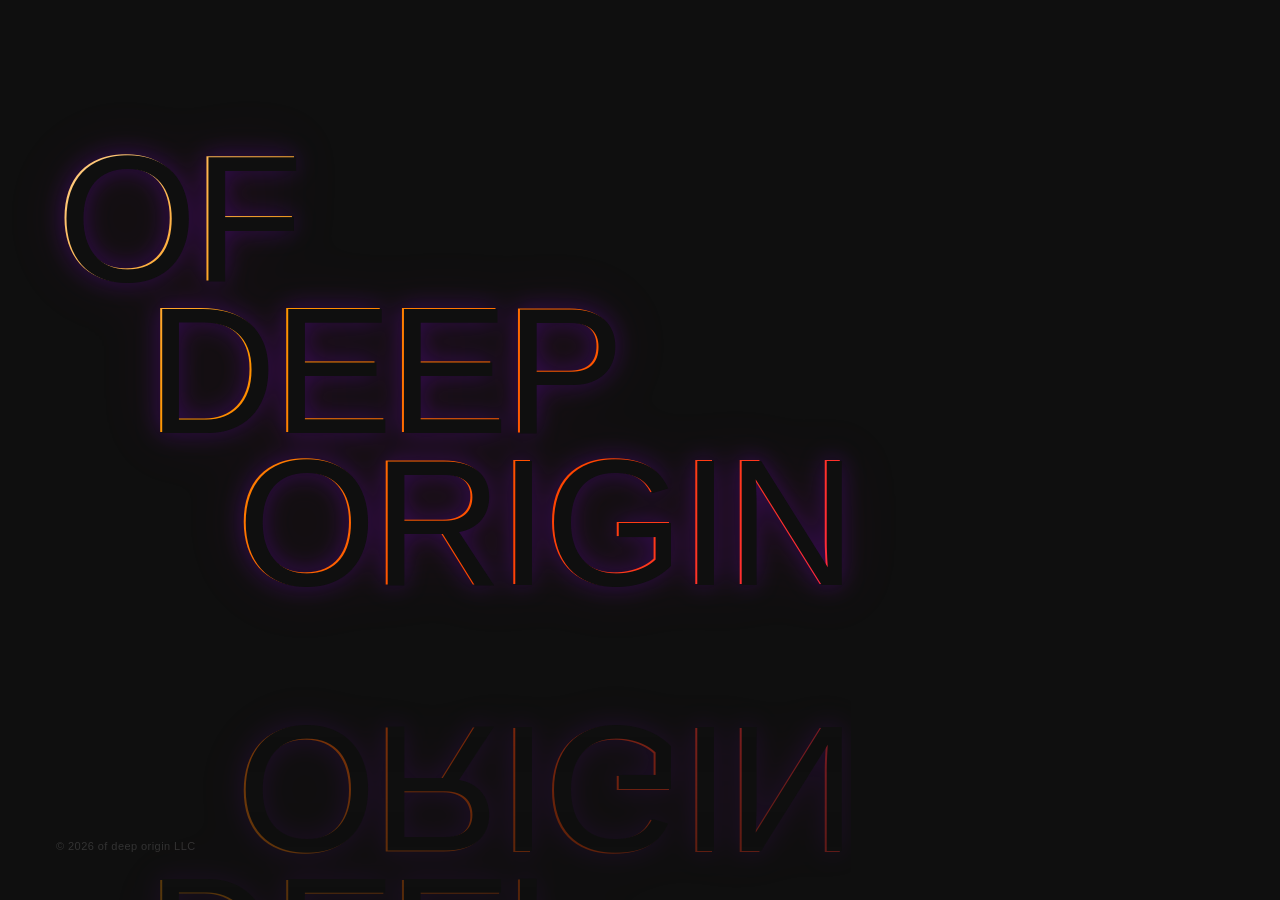
==== about.html @ 0d7318b3 "Migrate ofdeeporigin website to balancebook content + keep about page Apple rejected the org enrollm" ====
<!DOCTYPE html>
<html lang="en">
<head>
  <meta charset="UTF-8" />
  <meta name="viewport" content="width=device-width, initial-scale=1.0" />
  <title>of deep origin</title>
  <meta name="description" content="of deep origin LLC" />
  <link rel="preconnect" href="https://fonts.googleapis.com" />
  <link rel="preconnect" href="https://fonts.gstatic.com" crossorigin />
  <style>
    *, *::before, *::after { box-sizing: border-box; margin: 0; padding: 0; }

    body {
      font-family: 'Inter', sans-serif;
      background: #0f0f0f;
      color: #ffffff;
      -webkit-font-smoothing: antialiased;
      min-height: 100vh;
      display: flex;
      flex-direction: column;
      padding: 48px 56px;
    }

    main {
      flex: 1;
      display: flex;
      flex-direction: column;
      justify-content: flex-start;
      padding: 40px 0 0;
    }

    h1 {
      font-family: 'Helvetica Neue', 'Helvetica', 'Arial', sans-serif;
      font-size: clamp(80px, 14vw, 180px);
      font-weight: 300;
      text-transform: uppercase;
      letter-spacing: -0.02em;
      line-height: 0.85;
    }

    h1 em {
    }
    h1 span {
      display: block;
    }
    .text-wrapper {
      position: relative;
      display: inline-block;
      animation: breathe 30s ease-in-out infinite;
      transform-origin: left top;
      -webkit-box-reflect: below 8px linear-gradient(transparent, rgba(0,0,0,0.5));
    }
    .gradient-text, .black-text {
      display: inline-block;
      padding-top: 0.3em;
      padding-bottom: 0.3em;
    }
    .gradient-text {
      background: linear-gradient(135deg, #ffd9a0, #ff9500, #ff4500, #ff2050, #cc0088, #cc0066, #8800ff, #5500aa, #ff9500, #ffd9a0);
      background-size: 300% 300%;
      -webkit-background-clip: text;
      -webkit-text-fill-color: transparent;
      background-clip: text;
      position: relative;
      z-index: 0;
      filter: drop-shadow(0 0 12px rgba(136, 0, 255, 0.3)) drop-shadow(0 0 28px rgba(204, 0, 136, 0.12));
      animation: gradientFlow 180s ease infinite;
    }
    .black-text {
      position: absolute;
      top: 1px;
      left: 2px;
      color: #0f0f0f;
      z-index: 1;
      user-select: none;
    }

    @keyframes breathe {
      0%, 100% { transform: scale(1); }
      50%       { transform: scale(1.012, 1.008); }
    }

    @keyframes gradientFlow {
      0%   { background-position: 0% 50%; }
      50%  { background-position: 100% 50%; }
      100% { background-position: 0% 50%; }
    }

    footer {
      font-size: 11px;
      font-weight: 300;
      color: #333333;
      letter-spacing: 0.04em;
    }

    @media (max-width: 600px) {
      body { padding: 36px 28px; }
    }
  </style>
</head>
<body>

<main>
    <h1>
      <div class="text-wrapper">
        <div class="black-text" aria-hidden="true">
          <span style="padding-left: 0;">of</span>
          <span style="padding-left: 0.5em;">deep</span>
          <span style="padding-left: 1em;">origin</span>
        </div>
        <div class="gradient-text">
          <span style="padding-left: 0;">of</span>
          <span style="padding-left: 0.5em;">deep</span>
          <span style="padding-left: 1em;">origin</span>
        </div>
      </div>
    </h1>
  </main>

  <footer>© 2026 of deep origin LLC</footer>

</body>
</html>
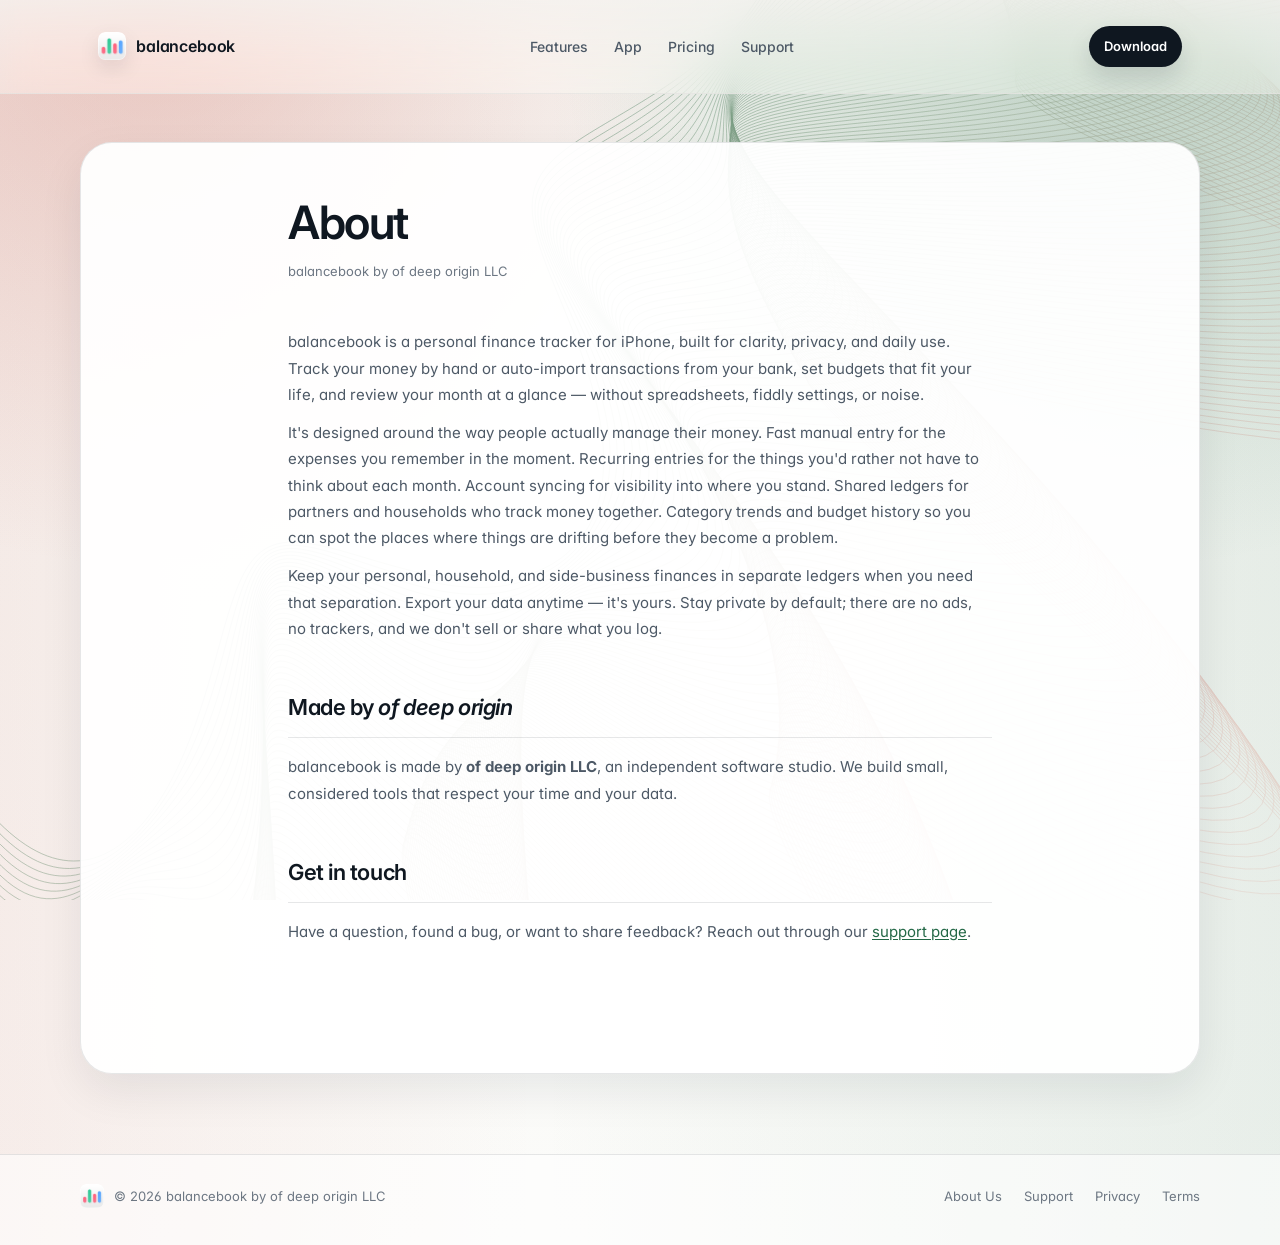
==== commit 86d14fb7: "Replace original about page with the balancebook-aligned About page" ====
--- a/about.html
+++ b/about.html
@@ -3,121 +3,103 @@
 <head>
   <meta charset="UTF-8" />
   <meta name="viewport" content="width=device-width, initial-scale=1.0" />
-  <title>of deep origin</title>
-  <meta name="description" content="of deep origin LLC" />
+  <meta name="description" content="balancebook is a private personal finance tracker for iPhone, made by of deep origin LLC." />
+  <title>About — balancebook</title>
+  <meta name="theme-color" content="#f8f8f5" />
+  <script>
+    (function () {
+      let mode = window.matchMedia('(prefers-color-scheme: dark)').matches ? 'dark' : 'light';
+      try {
+        const savedMode = window.localStorage.getItem('balancebookDisplayMode');
+        if (savedMode === 'dark' || savedMode === 'light') mode = savedMode;
+      } catch (_) {}
+      document.documentElement.setAttribute('data-theme', mode);
+      const themeColorMeta = document.querySelector('meta[name="theme-color"]');
+      if (themeColorMeta) themeColorMeta.setAttribute('content', mode === 'dark' ? '#0d1217' : '#f8f8f5');
+    }());
+  </script>
   <link rel="preconnect" href="https://fonts.googleapis.com" />
   <link rel="preconnect" href="https://fonts.gstatic.com" crossorigin />
-  <style>
-    *, *::before, *::after { box-sizing: border-box; margin: 0; padding: 0; }
-
-    body {
-      font-family: 'Inter', sans-serif;
-      background: #0f0f0f;
-      color: #ffffff;
-      -webkit-font-smoothing: antialiased;
-      min-height: 100vh;
-      display: flex;
-      flex-direction: column;
-      padding: 48px 56px;
-    }
-
-    main {
-      flex: 1;
-      display: flex;
-      flex-direction: column;
-      justify-content: flex-start;
-      padding: 40px 0 0;
-    }
-
-    h1 {
-      font-family: 'Helvetica Neue', 'Helvetica', 'Arial', sans-serif;
-      font-size: clamp(80px, 14vw, 180px);
-      font-weight: 300;
-      text-transform: uppercase;
-      letter-spacing: -0.02em;
-      line-height: 0.85;
-    }
-
-    h1 em {
-    }
-    h1 span {
-      display: block;
-    }
-    .text-wrapper {
-      position: relative;
-      display: inline-block;
-      animation: breathe 30s ease-in-out infinite;
-      transform-origin: left top;
-      -webkit-box-reflect: below 8px linear-gradient(transparent, rgba(0,0,0,0.5));
-    }
-    .gradient-text, .black-text {
-      display: inline-block;
-      padding-top: 0.3em;
-      padding-bottom: 0.3em;
-    }
-    .gradient-text {
-      background: linear-gradient(135deg, #ffd9a0, #ff9500, #ff4500, #ff2050, #cc0088, #cc0066, #8800ff, #5500aa, #ff9500, #ffd9a0);
-      background-size: 300% 300%;
-      -webkit-background-clip: text;
-      -webkit-text-fill-color: transparent;
-      background-clip: text;
-      position: relative;
-      z-index: 0;
-      filter: drop-shadow(0 0 12px rgba(136, 0, 255, 0.3)) drop-shadow(0 0 28px rgba(204, 0, 136, 0.12));
-      animation: gradientFlow 180s ease infinite;
-    }
-    .black-text {
-      position: absolute;
-      top: 1px;
-      left: 2px;
-      color: #0f0f0f;
-      z-index: 1;
-      user-select: none;
-    }
-
-    @keyframes breathe {
-      0%, 100% { transform: scale(1); }
-      50%       { transform: scale(1.012, 1.008); }
-    }
-
-    @keyframes gradientFlow {
-      0%   { background-position: 0% 50%; }
-      50%  { background-position: 100% 50%; }
-      100% { background-position: 0% 50%; }
-    }
-
-    footer {
-      font-size: 11px;
-      font-weight: 300;
-      color: #333333;
-      letter-spacing: 0.04em;
-    }
-
-    @media (max-width: 600px) {
-      body { padding: 36px 28px; }
-    }
-  </style>
+  <link href="https://fonts.googleapis.com/css2?family=Inter:wght@300;400;500;600;700&display=swap" rel="stylesheet" />
+  <link rel="stylesheet" href="assets/css/site.css" />
+  <link rel="stylesheet" href="assets/css/legal.css" />
 </head>
 <body>
+  <div class="lace-backdrop" aria-hidden="true">
+    <div class="lace-backdrop__ink"></div>
+  </div>
+  <script src="assets/js/site.js"></script>
+  
 
-<main>
-    <h1>
-      <div class="text-wrapper">
-        <div class="black-text" aria-hidden="true">
-          <span style="padding-left: 0;">of</span>
-          <span style="padding-left: 0.5em;">deep</span>
-          <span style="padding-left: 1em;">origin</span>
-        </div>
-        <div class="gradient-text">
-          <span style="padding-left: 0;">of</span>
-          <span style="padding-left: 0.5em;">deep</span>
-          <span style="padding-left: 1em;">origin</span>
+  <nav>
+    <div class="nav-inner">
+      <a href="index.html" class="brand">
+        <picture>
+          <source srcset="assets/AppIcon-iOS-Dark-512x512@1x.png" media="(prefers-color-scheme: dark)" />
+          <img src="assets/AppLogo-iOS-Default-512x512@1x.png" alt="" />
+        </picture>
+        <span>balancebook</span>
+      </a>
+      <ul class="nav-links">
+        <li><a href="index.html#features">Features</a></li>
+        <li><a href="index.html#app">App</a></li>
+        <li><a href="index.html#pricing">Pricing</a></li>
+        <li><a href="support.html">Support</a></li>
+      </ul>
+      <a href="#" class="nav-cta">Download</a>
+    </div>
+  </nav>
+
+  <main class="legal-page">
+    <div class="shell">
+      <div class="legal-card">
+        <div class="content">
+
+    <div class="page-header">
+      <h1>About</h1>
+      <div class="meta">
+        <span>balancebook by of deep origin LLC</span>
+      </div>
+    </div>
+
+    <div class="section">
+      <p>balancebook is a personal finance tracker for iPhone, built for clarity, privacy, and daily use. Track your money by hand or auto-import transactions from your bank, set budgets that fit your life, and review your month at a glance — without spreadsheets, fiddly settings, or noise.</p>
+      <p>It's designed around the way people actually manage their money. Fast manual entry for the expenses you remember in the moment. Recurring entries for the things you'd rather not have to think about each month. Account syncing for visibility into where you stand. Shared ledgers for partners and households who track money together. Category trends and budget history so you can spot the places where things are drifting before they become a problem.</p>
+      <p>Keep your personal, household, and side-business finances in separate ledgers when you need that separation. Export your data anytime — it's yours. Stay private by default; there are no ads, no trackers, and we don't sell or share what you log.</p>
+    </div>
+
+    <div class="section">
+      <h2>Made by <em>of deep origin</em></h2>
+      <p>balancebook is made by <strong>of deep origin LLC</strong>, an independent software studio. We build small, considered tools that respect your time and your data.</p>
+    </div>
+
+    <div class="section">
+      <h2>Get in touch</h2>
+      <p>Have a question, found a bug, or want to share feedback? Reach out through our <a href="support.html">support page</a>.</p>
+    </div>
+
         </div>
       </div>
-    </h1>
+    </div>
   </main>
 
-  <footer>© 2026 of deep origin LLC</footer>
+  <footer>
+    <div class="shell footer-inner">
+      <div class="footer-brand">
+        <picture>
+          <source srcset="assets/AppIcon-iOS-Dark-512x512@1x.png" media="(prefers-color-scheme: dark)" />
+          <img src="assets/AppLogo-iOS-Default-512x512@1x.png" alt="" />
+        </picture>
+        <span>© 2026 balancebook by of deep origin LLC</span>
+      </div>
+      <ul class="footer-links">
+        <li><a href="about.html">About Us</a></li>
+        <li><a href="support.html">Support</a></li>
+        <li><a href="privacy.html">Privacy</a></li>
+        <li><a href="terms.html">Terms</a></li>
+      </ul>
+    </div>
+  </footer>
 
 </body>
 </html>
--- a/assets/css/site.css
+++ b/assets/css/site.css
@@ -0,0 +1,347 @@
+/* balancebook — shared site styles
+   Sourced from index.html (the canonical version we've synced
+   support/privacy/terms/about against). Used by all pages. */
+
+*, *::before, *::after { box-sizing: border-box; margin: 0; padding: 0; }
+
+:root {
+  --ink: #0f1720;
+  --body: #4d5966;
+  --muted: #6d7783;
+  --line: rgba(15, 23, 32, 0.1);
+  --line-soft: rgba(15, 23, 32, 0.06);
+  --surface: rgba(255, 255, 255, 0.82);
+  --surface-strong: rgba(255, 255, 255, 0.94);
+  --bg: #f8f8f5;
+  --bg-soft: #f3f4ef;
+  --accent: #236846;
+  --accent-soft: rgba(35, 104, 70, 0.08);
+  --shadow-sm: 0 6px 18px rgba(15, 23, 32, 0.05);
+  --shadow-md: 0 18px 44px rgba(15, 23, 32, 0.08);
+  --max: 1120px;
+  --radius-lg: 18px;
+  --radius-xl: 24px;
+}
+
+@media (prefers-color-scheme: dark) {
+  :root {
+    --ink: #edf2f7;
+    --body: #b5c0cb;
+    --muted: #8f9baa;
+    --line: rgba(255, 255, 255, 0.1);
+    --line-soft: rgba(255, 255, 255, 0.06);
+    --surface: rgba(17, 24, 31, 0.82);
+    --surface-strong: rgba(20, 27, 34, 0.94);
+    --bg: #0d1217;
+    --bg-soft: #111820;
+    --accent: #6abb8e;
+    --accent-soft: rgba(106, 187, 142, 0.12);
+    --shadow-sm: 0 8px 24px rgba(0, 0, 0, 0.24);
+    --shadow-md: 0 20px 52px rgba(0, 0, 0, 0.34);
+  }
+}
+
+html { scroll-behavior: smooth; color-scheme: light dark; }
+
+body {
+  font-family: 'Inter', -apple-system, BlinkMacSystemFont, "Segoe UI", sans-serif;
+  color: var(--ink);
+  line-height: 1.6;
+  -webkit-font-smoothing: antialiased;
+  text-rendering: optimizeLegibility;
+  font-feature-settings: "ss01", "cv11";
+  background:
+    radial-gradient(circle at 12% 0%, rgba(201, 92, 78, 0.26), transparent 34%),
+    radial-gradient(circle at 88% 0%, rgba(41, 113, 77, 0.24), transparent 34%),
+    linear-gradient(90deg, rgba(201, 92, 78, 0.09) 0%, rgba(248, 248, 245, 0) 42%, rgba(41, 113, 77, 0.09) 100%),
+    linear-gradient(180deg, #f6f4f1 0%, #f8f8f5 24%, #fbfbf9 100%);
+}
+
+@media (prefers-color-scheme: dark) {
+  body {
+    background:
+      radial-gradient(circle at 12% 0%, rgba(201, 92, 78, 0.18), transparent 32%),
+      radial-gradient(circle at 88% 0%, rgba(41, 113, 77, 0.18), transparent 32%),
+      linear-gradient(90deg, rgba(201, 92, 78, 0.07) 0%, rgba(13, 18, 23, 0) 42%, rgba(41, 113, 77, 0.07) 100%),
+      linear-gradient(180deg, #0d1217 0%, #10161c 24%, #121920 100%);
+  }
+}
+
+a { color: inherit; text-decoration: none; }
+img { max-width: 100%; display: block; }
+button, input, select, textarea { font: inherit; }
+
+.shell {
+  width: min(calc(100% - 40px), var(--max));
+  margin: 0 auto;
+}
+
+/* ---------- Nav ---------- */
+
+nav {
+  position: sticky;
+  top: 0;
+  z-index: 100;
+  padding: 14px 0;
+  background: linear-gradient(180deg, rgba(246, 244, 241, 0.82), rgba(248, 248, 245, 0.46));
+  backdrop-filter: blur(18px) saturate(160%);
+  -webkit-backdrop-filter: blur(18px) saturate(160%);
+  border-bottom: 1px solid rgba(15, 23, 32, 0.05);
+}
+
+.nav-inner {
+  width: min(calc(100% - 40px), var(--max));
+  margin: 0 auto;
+  display: flex;
+  align-items: center;
+  justify-content: space-between;
+  gap: 24px;
+  padding: 12px 18px;
+}
+
+.brand {
+  display: inline-flex;
+  align-items: center;
+  gap: 10px;
+  font-weight: 600;
+  font-size: 16px;
+  letter-spacing: -0.01em;
+  color: var(--ink);
+}
+
+.brand img {
+  width: 28px;
+  height: 28px;
+  border-radius: 7px;
+  box-shadow: 0 8px 20px rgba(15, 23, 32, 0.1);
+}
+
+.nav-links {
+  display: flex;
+  align-items: center;
+  gap: 26px;
+  list-style: none;
+}
+
+.nav-links a {
+  font-size: 14px;
+  font-weight: 500;
+  color: var(--body);
+  transition: color 0.15s ease;
+}
+
+.nav-links a:hover,
+.nav-links a:focus-visible { color: var(--ink); }
+
+.nav-cta {
+  display: inline-flex;
+  align-items: center;
+  gap: 8px;
+  padding: 10px 15px;
+  background: var(--ink);
+  color: #fff;
+  border-radius: 999px;
+  font-size: 13px;
+  font-weight: 600;
+  box-shadow: 0 12px 24px rgba(15, 23, 32, 0.14);
+  transition: background 0.15s ease, transform 0.15s ease;
+}
+
+.nav-cta:hover {
+  background: #1b2430;
+  transform: translateY(-1px);
+}
+
+@media (prefers-color-scheme: dark) {
+  nav {
+    background: linear-gradient(180deg, rgba(12, 18, 24, 0.84), rgba(12, 18, 24, 0.5));
+    border-bottom-color: rgba(255, 255, 255, 0.05);
+  }
+  .nav-cta {
+    background: #0f1720;
+    color: #ffffff;
+  }
+  .nav-cta:hover {
+    background: #1b2430;
+  }
+}
+
+/* ---------- Footer ---------- */
+
+footer {
+  border-top: 1px solid var(--line);
+  padding: 28px 0 36px;
+  background: rgba(255, 255, 255, 0.56);
+}
+
+.footer-inner {
+  display: flex;
+  justify-content: space-between;
+  align-items: center;
+  flex-wrap: wrap;
+  gap: 16px;
+}
+
+.footer-brand {
+  display: flex;
+  align-items: center;
+  gap: 10px;
+  font-size: 13px;
+  color: var(--muted);
+}
+
+.footer-brand img {
+  width: 24px;
+  height: 24px;
+  border-radius: 6px;
+}
+
+.footer-links {
+  list-style: none;
+  display: flex;
+  gap: 22px;
+}
+
+.footer-links a {
+  font-size: 13px;
+  color: var(--muted);
+  transition: color 0.15s ease;
+}
+
+.footer-links a:hover { color: var(--ink); }
+
+@media (prefers-color-scheme: dark) {
+  footer {
+    background: rgba(10, 15, 20, 0.78);
+    border-top-color: rgba(255, 255, 255, 0.06);
+  }
+}
+
+/* ---------- Theme-attribute overrides (toggle wins over @media) ---------- */
+
+:root[data-theme="light"] {
+  --ink: #0f1720;
+  --body: #4d5966;
+  --muted: #6d7783;
+  --line: rgba(15, 23, 32, 0.1);
+  --line-soft: rgba(15, 23, 32, 0.06);
+  --surface: rgba(255, 255, 255, 0.82);
+  --surface-strong: rgba(255, 255, 255, 0.94);
+  --bg: #f8f8f5;
+  --bg-soft: #f3f4ef;
+  --accent: #236846;
+  --accent-soft: rgba(35, 104, 70, 0.08);
+  --shadow-sm: 0 6px 18px rgba(15, 23, 32, 0.05);
+  --shadow-md: 0 18px 44px rgba(15, 23, 32, 0.08);
+  color-scheme: light;
+}
+
+:root[data-theme="dark"] {
+  --ink: #edf2f7;
+  --body: #b5c0cb;
+  --muted: #8f9baa;
+  --line: rgba(255, 255, 255, 0.1);
+  --line-soft: rgba(255, 255, 255, 0.06);
+  --surface: rgba(17, 24, 31, 0.82);
+  --surface-strong: rgba(20, 27, 34, 0.94);
+  --bg: #0d1217;
+  --bg-soft: #111820;
+  --accent: #6abb8e;
+  --accent-soft: rgba(106, 187, 142, 0.12);
+  --shadow-sm: 0 8px 24px rgba(0, 0, 0, 0.24);
+  --shadow-md: 0 20px 52px rgba(0, 0, 0, 0.34);
+  color-scheme: dark;
+}
+
+:root[data-theme="light"] body {
+  background:
+    radial-gradient(circle at 12% 0%, rgba(201, 92, 78, 0.26), transparent 34%),
+    radial-gradient(circle at 88% 0%, rgba(41, 113, 77, 0.24), transparent 34%),
+    linear-gradient(90deg, rgba(201, 92, 78, 0.09) 0%, rgba(248, 248, 245, 0) 42%, rgba(41, 113, 77, 0.09) 100%),
+    linear-gradient(180deg, #f6f4f1 0%, #f8f8f5 24%, #fbfbf9 100%);
+}
+
+:root[data-theme="dark"] body {
+  background:
+    radial-gradient(circle at 12% 0%, rgba(201, 92, 78, 0.18), transparent 32%),
+    radial-gradient(circle at 88% 0%, rgba(41, 113, 77, 0.18), transparent 32%),
+    linear-gradient(90deg, rgba(201, 92, 78, 0.07) 0%, rgba(13, 18, 23, 0) 42%, rgba(41, 113, 77, 0.07) 100%),
+    linear-gradient(180deg, #0d1217 0%, #10161c 24%, #121920 100%);
+}
+
+:root[data-theme="light"] nav {
+  background: linear-gradient(180deg, rgba(246, 244, 241, 0.82), rgba(248, 248, 245, 0.46));
+  border-bottom-color: rgba(15, 23, 32, 0.05);
+}
+
+:root[data-theme="dark"] nav {
+  background: linear-gradient(180deg, rgba(12, 18, 24, 0.84), rgba(12, 18, 24, 0.5));
+  border-bottom-color: rgba(255, 255, 255, 0.05);
+}
+
+:root[data-theme="light"] footer {
+  background: rgba(255, 255, 255, 0.56);
+  border-top-color: var(--line);
+}
+
+:root[data-theme="dark"] footer {
+  background: rgba(10, 15, 20, 0.78);
+  border-top-color: rgba(255, 255, 255, 0.06);
+}
+
+:root[data-theme="light"] .nav-cta {
+  background: var(--ink);
+  color: #fff;
+}
+
+:root[data-theme="dark"] .nav-cta {
+  background: #0f1720;
+  color: #ffffff;
+}
+
+:root[data-theme="light"] .nav-cta:hover {
+  background: #1b2430;
+}
+
+:root[data-theme="dark"] .nav-cta:hover {
+  background: #1b2430;
+}
+
+/* ---------- Lace backdrop (port of design "Lace Refined" V1) ---------- */
+
+body { isolation: isolate; }
+
+.lace-backdrop {
+  position: fixed;
+  inset: 0;
+  z-index: -1;
+  pointer-events: none;
+  overflow: hidden;
+}
+
+.lace-backdrop__ink {
+  position: absolute;
+  inset: 0;
+  background-image: linear-gradient(135deg, #1d5a3c 0%, #236846 28%, #5a7a52 50%, #c95c4e 78%, #d97560 100%);
+  -webkit-mask-image: var(--lace-mask, none);
+          mask-image: var(--lace-mask, none);
+  -webkit-mask-size: 100% 100%;
+          mask-size: 100% 100%;
+  -webkit-mask-repeat: no-repeat;
+          mask-repeat: no-repeat;
+  opacity: 0.75;
+}
+
+@media (prefers-color-scheme: dark) {
+  .lace-backdrop__ink { opacity: 0.55; }
+}
+
+:root[data-theme="dark"] .lace-backdrop__ink { opacity: 0.55; }
+
+/* ---------- Mobile responsive (shared elements only) ---------- */
+
+@media (max-width: 760px) {
+  .nav-links { display: none; }
+  .nav-inner { padding: 10px 14px; }
+  .footer-inner { flex-direction: column; align-items: flex-start; }
+}
--- a/assets/css/legal.css
+++ b/assets/css/legal.css
@@ -0,0 +1,159 @@
+/* Legal-style content pages: privacy, terms, about.
+   Used in addition to site.css. */
+
+.legal-page {
+  padding: 48px 0 80px;
+}
+
+.legal-card {
+  background: var(--surface-strong);
+  border: 1px solid var(--line);
+  border-radius: 32px;
+  box-shadow: var(--shadow-md);
+  overflow: hidden;
+}
+
+.content {
+  max-width: 760px;
+  margin: 0 auto;
+  padding: 56px 28px 80px;
+}
+
+.page-header { margin-bottom: 48px; }
+
+.page-header h1 {
+  font-size: clamp(34px, 4vw, 46px);
+  font-weight: 600;
+  letter-spacing: -0.03em;
+  line-height: 1.04;
+  margin-bottom: 14px;
+}
+
+.meta {
+  display: flex;
+  flex-wrap: wrap;
+  gap: 8px 20px;
+  font-size: 13px;
+  color: var(--muted);
+}
+
+.section { margin-bottom: 48px; }
+
+.section h2 {
+  font-size: 22px;
+  font-weight: 600;
+  letter-spacing: -0.02em;
+  margin-bottom: 16px;
+  padding-bottom: 12px;
+  border-bottom: 1px solid var(--line);
+  color: var(--ink);
+}
+
+.section h3 {
+  font-size: 15px;
+  font-weight: 600;
+  margin-top: 24px;
+  margin-bottom: 10px;
+  color: var(--ink);
+}
+
+.section p {
+  font-size: 15px;
+  color: var(--body);
+  margin-bottom: 12px;
+  line-height: 1.75;
+}
+
+.section p:last-child { margin-bottom: 0; }
+
+.section ul, .section ol {
+  margin: 8px 0 12px;
+  padding-left: 20px;
+}
+
+.section li {
+  font-size: 15px;
+  color: var(--body);
+  margin-bottom: 6px;
+  line-height: 1.7;
+}
+
+.section li strong { color: var(--ink); }
+
+.section a {
+  color: var(--accent);
+  text-decoration: underline;
+  text-underline-offset: 2px;
+}
+
+.highlight-box {
+  background: var(--accent-soft);
+  border: 1px solid rgba(35, 104, 70, 0.16);
+  border-radius: 16px;
+  padding: 18px 20px;
+  margin: 6px 0 18px;
+}
+
+.highlight-box p {
+  font-size: 14px;
+  color: var(--accent);
+  font-weight: 600;
+  margin-bottom: 0;
+}
+
+.table-wrap {
+  background: rgba(255, 255, 255, 0.5);
+  border: 1px solid var(--line);
+  border-radius: 18px;
+  overflow: hidden;
+  margin: 14px 0 18px;
+}
+
+@media (prefers-color-scheme: dark) {
+  .table-wrap { background: rgba(255, 255, 255, 0.02); }
+}
+
+:root[data-theme="dark"] .table-wrap {
+  background: rgba(255, 255, 255, 0.02);
+}
+
+table {
+  width: 100%;
+  border-collapse: collapse;
+  font-size: 14px;
+}
+
+th {
+  text-align: left;
+  font-size: 12px;
+  font-weight: 600;
+  color: var(--muted);
+  text-transform: uppercase;
+  letter-spacing: 0.08em;
+  padding: 10px 12px;
+  border-bottom: 1px solid var(--line);
+}
+
+td {
+  padding: 11px 12px;
+  border-bottom: 1px solid var(--line-soft);
+  color: var(--body);
+  vertical-align: top;
+}
+
+td:first-child {
+  color: var(--ink);
+  font-weight: 500;
+}
+
+tr:last-child td { border-bottom: none; }
+
+@media (max-width: 600px) {
+  .legal-page { padding: 28px 0 56px; }
+  .legal-card { border-radius: 24px; }
+  .content { padding: 34px 20px 56px; }
+  .page-header h1 { font-size: 30px; }
+  .section h2 { font-size: 19px; }
+  td, th { padding: 8px 10px; }
+  .footer-inner { padding-top: 14px; }
+}
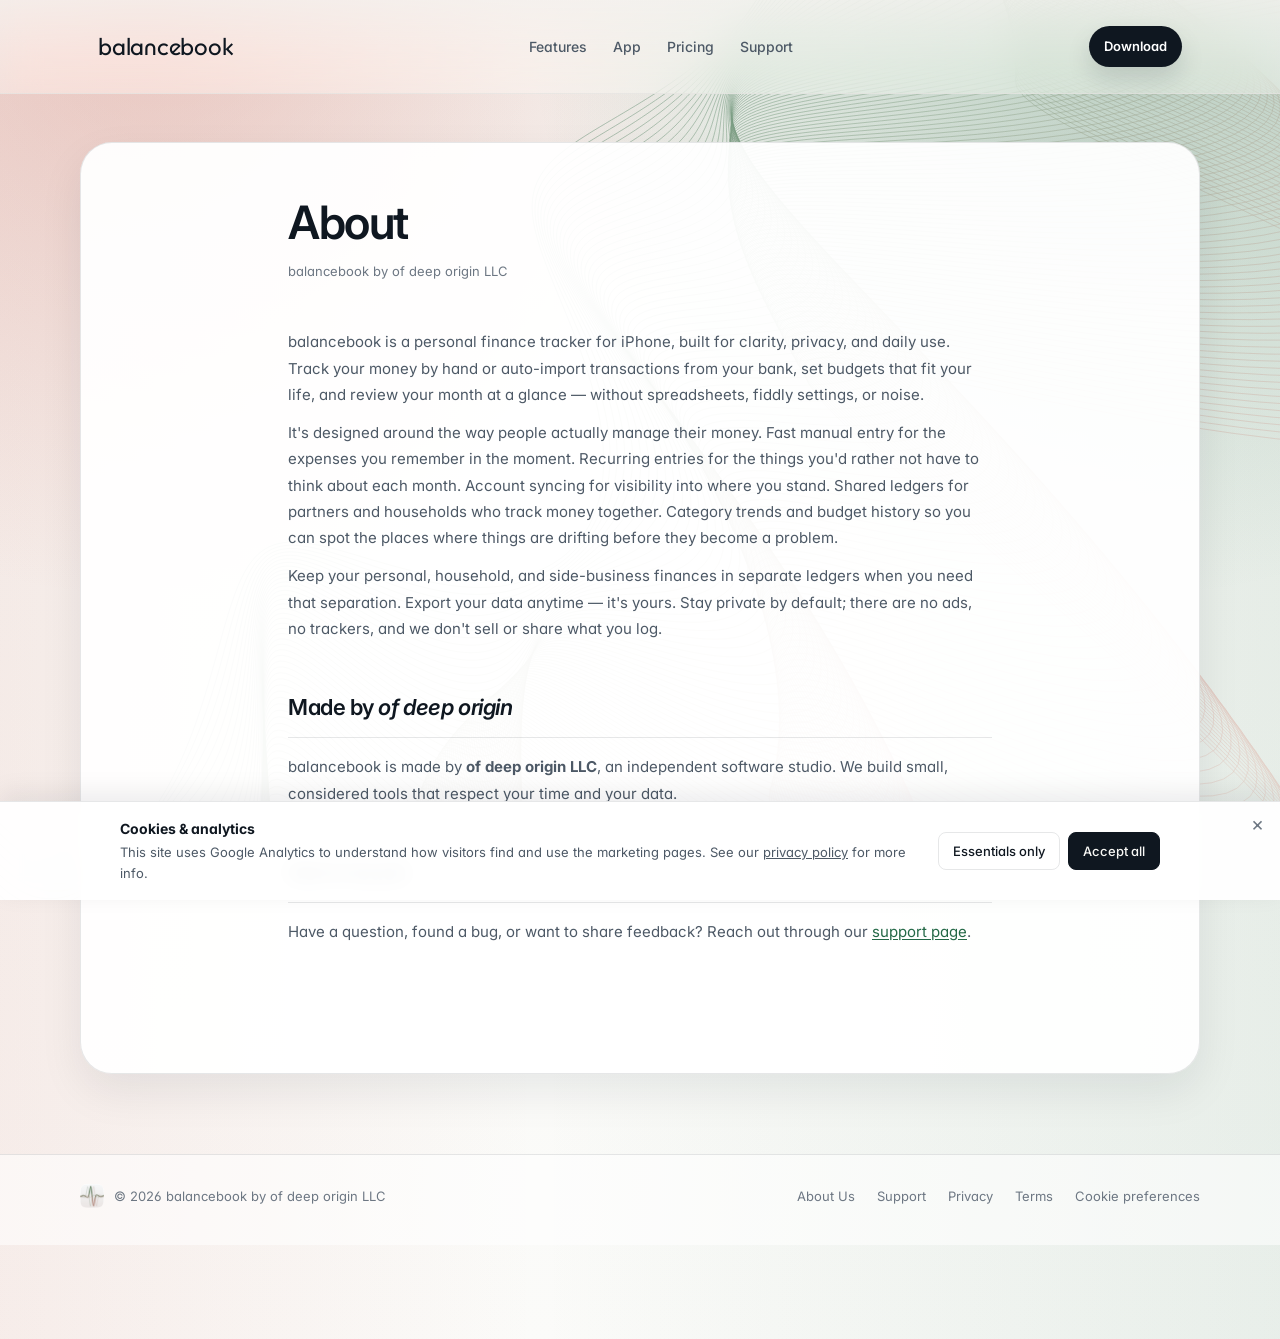
==== commit 38b84854: "Sync content from balancebook-website" ====
--- a/about.html
+++ b/about.html
@@ -1,18 +1,48 @@
 <!DOCTYPE html>
 <html lang="en">
 <head>
+  <!-- Google tag (gtag.js) -->
+  <script async src="https://www.googletagmanager.com/gtag/js?id=G-QJ42V03KC6"></script>
+  <script>
+    window.dataLayer = window.dataLayer || [];
+    function gtag(){dataLayer.push(arguments);}
+    gtag('js', new Date());
+
+    // Consent Mode v2 — default everything to denied. The cookie
+    // banner (assets/js/consent.js) flips analytics_storage to
+    // granted when the user accepts; until then GA4 only sends
+    // cookieless pings. Prior accepts are read from localStorage so
+    // the analytics fires on the same page load as the decision.
+    gtag('consent', 'default', {
+      'ad_storage': 'denied',
+      'ad_user_data': 'denied',
+      'ad_personalization': 'denied',
+      'analytics_storage': 'denied',
+      'wait_for_update': 500
+    });
+    try {
+      if (localStorage.getItem('balancebookCookieConsent') === 'granted') {
+        gtag('consent', 'update', { 'analytics_storage': 'granted' });
+      }
+    } catch (_) {}
+
+    gtag('config', 'G-QJ42V03KC6');
+  </script>
   <meta charset="UTF-8" />
   <meta name="viewport" content="width=device-width, initial-scale=1.0" />
   <meta name="description" content="balancebook is a private personal finance tracker for iPhone, made by of deep origin LLC." />
   <title>About — balancebook</title>
+  <link rel="icon" type="image/png" sizes="32x32" href="/favicon-32.png" />
+  <link rel="apple-touch-icon" sizes="180x180" href="/apple-touch-icon.png" />
   <meta name="theme-color" content="#f8f8f5" />
   <script>
     (function () {
       let mode = window.matchMedia('(prefers-color-scheme: dark)').matches ? 'dark' : 'light';
       try {
-        const savedMode = window.localStorage.getItem('balancebookDisplayMode');
+        const savedMode = window.sessionStorage.getItem('balancebookDisplayMode');
         if (savedMode === 'dark' || savedMode === 'light') mode = savedMode;
       } catch (_) {}
+      try { window.localStorage.removeItem('balancebookDisplayMode'); } catch (_) {}
       document.documentElement.setAttribute('data-theme', mode);
       const themeColorMeta = document.querySelector('meta[name="theme-color"]');
       if (themeColorMeta) themeColorMeta.setAttribute('content', mode === 'dark' ? '#0d1217' : '#f8f8f5');
@@ -20,7 +50,7 @@
   </script>
   <link rel="preconnect" href="https://fonts.googleapis.com" />
   <link rel="preconnect" href="https://fonts.gstatic.com" crossorigin />
-  <link href="https://fonts.googleapis.com/css2?family=Inter:wght@300;400;500;600;700&display=swap" rel="stylesheet" />
+  <link href="https://fonts.googleapis.com/css2?family=Inter:wght@300;400;500;600;700&family=Outfit:wght@400;500;700&display=swap" rel="stylesheet" />
   <link rel="stylesheet" href="assets/css/site.css" />
   <link rel="stylesheet" href="assets/css/legal.css" />
 </head>
@@ -34,10 +64,6 @@
   <nav>
     <div class="nav-inner">
       <a href="index.html" class="brand">
-        <picture>
-          <source srcset="assets/AppIcon-iOS-Dark-512x512@1x.png" media="(prefers-color-scheme: dark)" />
-          <img src="assets/AppLogo-iOS-Default-512x512@1x.png" alt="" />
-        </picture>
         <span>balancebook</span>
       </a>
       <ul class="nav-links">
@@ -86,10 +112,7 @@
   <footer>
     <div class="shell footer-inner">
       <div class="footer-brand">
-        <picture>
-          <source srcset="assets/AppIcon-iOS-Dark-512x512@1x.png" media="(prefers-color-scheme: dark)" />
-          <img src="assets/AppLogo-iOS-Default-512x512@1x.png" alt="" />
-        </picture>
+        <img src="assets/AppIcon-iOS-Default-1024x1024@1x.png" alt="" data-theme-icon data-light-src="assets/AppIcon-iOS-Default-1024x1024@1x.png" data-dark-src="assets/AppIcon-iOS-Dark-1024x1024@1x.png" />
         <span>© 2026 balancebook by of deep origin LLC</span>
       </div>
       <ul class="footer-links">
@@ -97,9 +120,27 @@
         <li><a href="support.html">Support</a></li>
         <li><a href="privacy.html">Privacy</a></li>
         <li><a href="terms.html">Terms</a></li>
+        <li><a href="#" data-cookie-open>Cookie preferences</a></li>
       </ul>
     </div>
   </footer>
 
+
+  <!-- Cookie consent banner. Hidden until consent.js shows it on first
+       visit; user choice persists in localStorage. -->
+  <aside class="cookie-banner" id="cookieBanner" hidden>
+    <button type="button" class="cookie-banner-close" data-cookie-action="dismiss" aria-label="Close cookie banner">&times;</button>
+    <div class="cookie-banner-inner">
+      <div class="cookie-banner-text">
+        <strong>Cookies &amp; analytics</strong>
+        <p>This site uses Google Analytics to understand how visitors find and use the marketing pages. See our <a href="privacy.html#cookies">privacy policy</a> for more info.</p>
+      </div>
+      <div class="cookie-banner-actions">
+        <button type="button" data-cookie-action="essential">Essentials only</button>
+        <button type="button" data-cookie-action="accept" class="primary">Accept all</button>
+      </div>
+    </div>
+  </aside>
+  <script src="assets/js/consent.js" defer></script>
 </body>
 </html>
--- a/assets/css/site.css
+++ b/assets/css/site.css
@@ -103,8 +103,9 @@
   display: inline-flex;
   align-items: center;
   gap: 10px;
-  font-weight: 600;
-  font-size: 16px;
+  font-family: 'Outfit', 'Inter', -apple-system, BlinkMacSystemFont, sans-serif;
+  font-weight: 400;
+  font-size: 24px;
   letter-spacing: -0.01em;
   color: var(--ink);
 }
@@ -337,6 +338,7 @@
 }
 
 :root[data-theme="dark"] .lace-backdrop__ink { opacity: 0.55; }
+:root[data-theme="light"] .lace-backdrop__ink { opacity: 0.75; }
 
 /* ---------- Mobile responsive (shared elements only) ---------- */
 
@@ -345,3 +347,93 @@
   .nav-inner { padding: 10px 14px; }
   .footer-inner { flex-direction: column; align-items: flex-start; }
 }
+
+/* Cookie consent banner — fixed bottom, theme-aware. Hidden by default
+   (the `hidden` attribute is honored by browsers); consent.js flips
+   it visible on first load if no decision exists in localStorage. */
+.cookie-banner {
+  position: fixed;
+  left: 0;
+  right: 0;
+  bottom: 0;
+  z-index: 200;
+  background: var(--surface-strong);
+  border-top: 1px solid var(--line);
+  box-shadow: 0 -8px 24px rgba(15, 23, 32, 0.08);
+  backdrop-filter: blur(10px);
+  -webkit-backdrop-filter: blur(10px);
+}
+.cookie-banner-close {
+  position: absolute;
+  top: 6px;
+  right: 8px;
+  appearance: none;
+  border: 0;
+  background: transparent;
+  color: var(--muted);
+  font-size: 20px;
+  line-height: 1;
+  padding: 6px 8px;
+  cursor: pointer;
+  border-radius: 6px;
+}
+.cookie-banner-close:hover { color: var(--ink); background: var(--line-soft); }
+.cookie-banner-inner {
+  max-width: 1080px;
+  margin: 0 auto;
+  padding: 16px 20px;
+  display: flex;
+  gap: 16px;
+  align-items: center;
+  justify-content: space-between;
+  flex-wrap: wrap;
+}
+.cookie-banner-text {
+  flex: 1 1 360px;
+  min-width: 0;
+  font-size: 13px;
+  color: var(--body);
+}
+.cookie-banner-text strong {
+  display: block;
+  font-size: 14px;
+  color: var(--ink);
+  margin-bottom: 2px;
+}
+.cookie-banner-text a {
+  color: inherit;
+  text-decoration: underline;
+}
+.cookie-banner-actions {
+  display: flex;
+  gap: 8px;
+  flex-shrink: 0;
+}
+.cookie-banner-actions button {
+  appearance: none;
+  border: 1px solid var(--line);
+  background: transparent;
+  color: var(--ink);
+  font: inherit;
+  font-size: 13px;
+  font-weight: 500;
+  padding: 8px 14px;
+  border-radius: 8px;
+  cursor: pointer;
+}
+.cookie-banner-actions button.primary {
+  background: var(--ink);
+  color: var(--bg);
+  border-color: var(--ink);
+}
+.cookie-banner-actions button:hover {
+  opacity: 0.88;
+}
+@media (max-width: 560px) {
+  .cookie-banner-inner { padding: 14px 16px; }
+  .cookie-banner-actions { width: 100%; }
+  .cookie-banner-actions button { flex: 1; }
+}
+
+/* Footer "Cookie preferences" link uses the standard footer-links
+   styling; nothing extra needed. */
--- a/assets/css/legal.css
+++ b/assets/css/legal.css
@@ -117,6 +117,10 @@
   background: rgba(255, 255, 255, 0.02);
 }
 
+:root[data-theme="light"] .table-wrap {
+  background: rgba(255, 255, 255, 0.5);
+}
+
 table {
   width: 100%;
   border-collapse: collapse;
